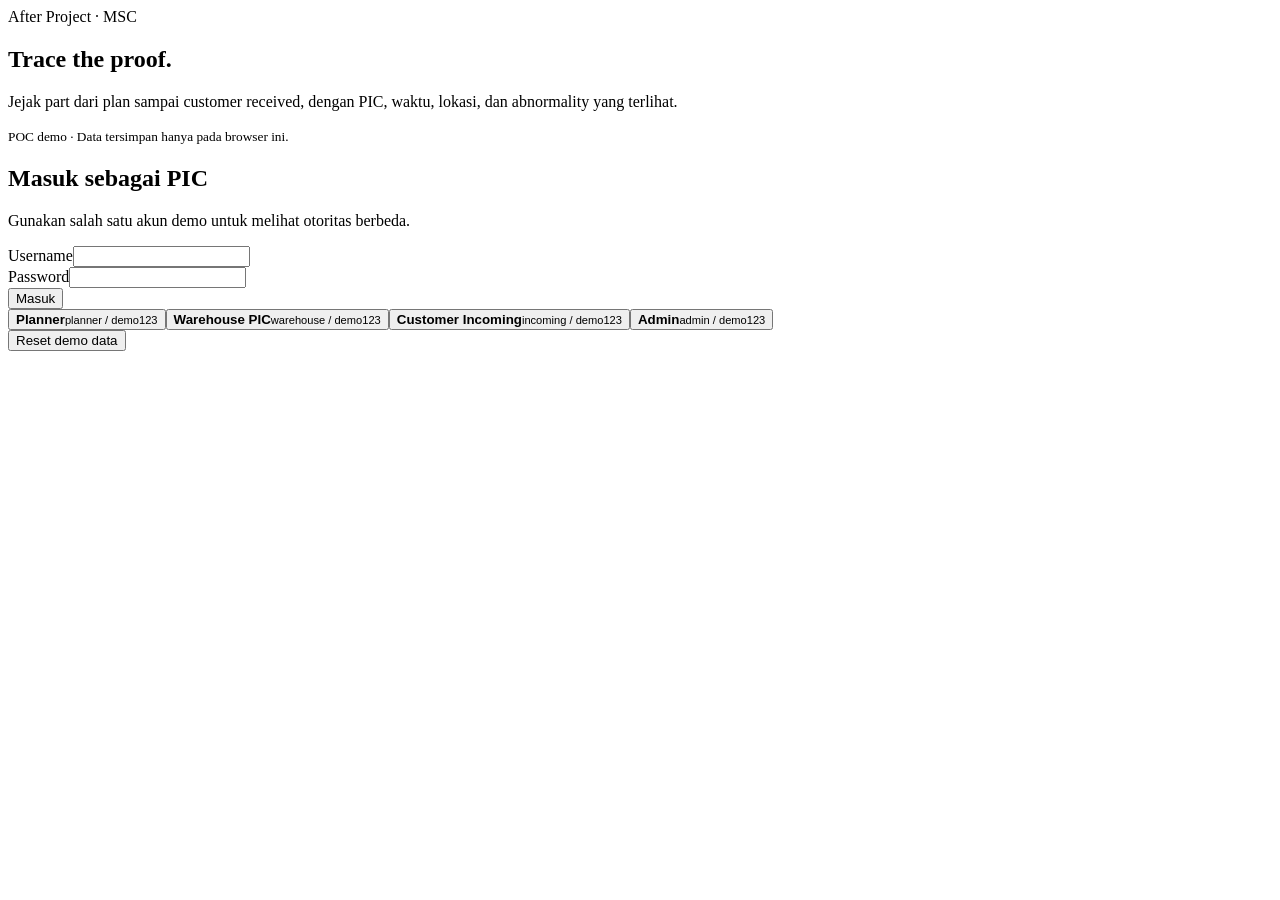
==== index.html @ 5cb4eae9 "Add index.html" ====
<!doctype html>
<html lang="id">
  <head>
    <meta charset="UTF-8" />
    <meta name="viewport" content="width=device-width, initial-scale=1.0" />
    <meta name="theme-color" content="#10253a" />
    <title>MSC Traceability</title>
    <link rel="stylesheet" href="styles.css" />
  </head>
  <body>
    <div id="app"></div>
    <dialog id="cameraDialog" class="camera-dialog">
      <section>
        <header><strong>Scan Delivery Note</strong><button data-action="close-camera" aria-label="Tutup scanner">×</button></header>
        <video id="cameraPreview" autoplay playsinline></video>
        <p id="cameraStatus">Menyiapkan kamera…</p>
      </section>
    </dialog>
    <script src="app.js"></script>
  </body>
</html>
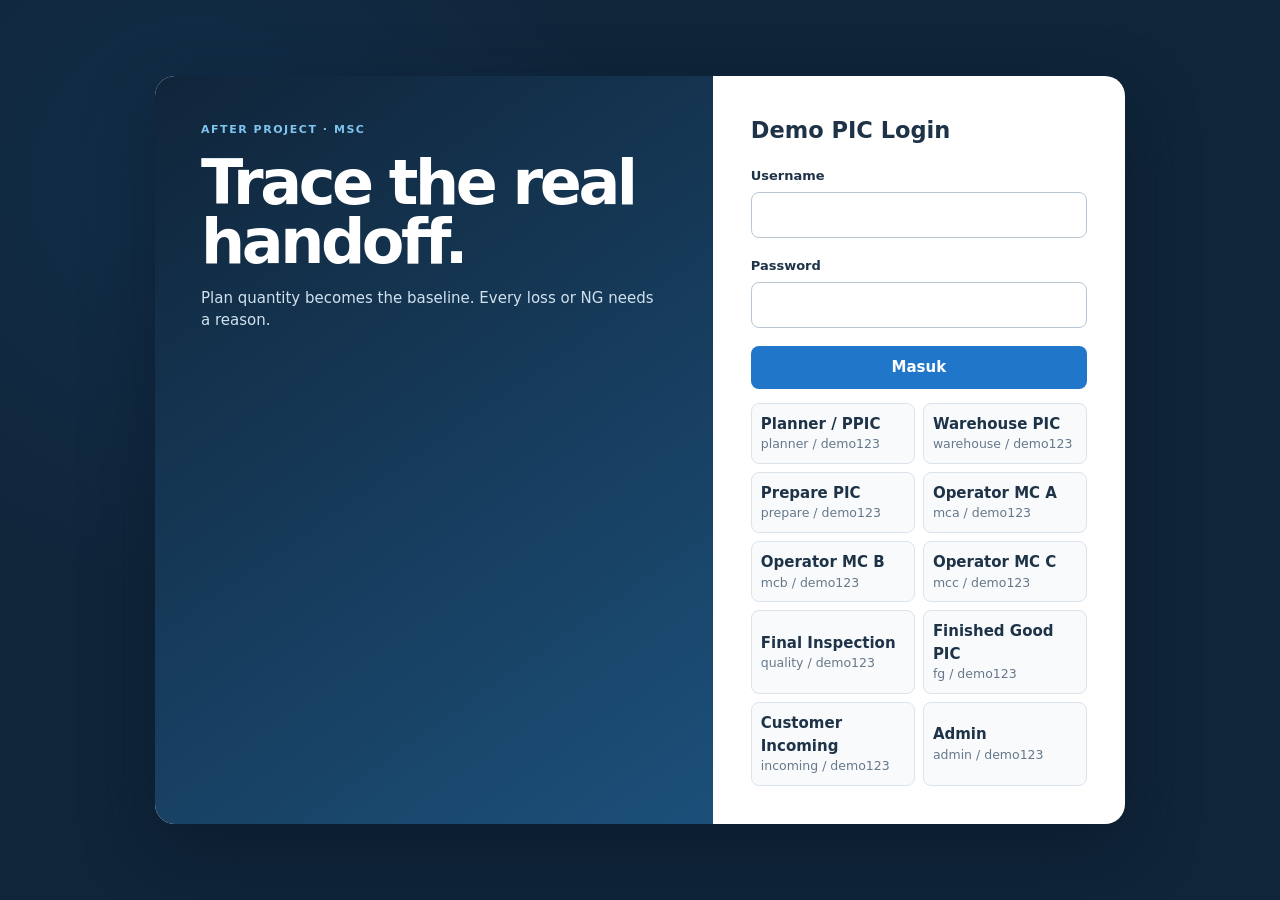
==== commit d05bfb40: "Load enhanced traceability workflow" ====
--- a/index.html
+++ b/index.html
@@ -17,5 +17,6 @@
       </section>
     </dialog>
     <script src="app.js"></script>
+    <script src="app-v3.js"></script>
   </body>
 </html>
--- a/styles.css
+++ b/styles.css
@@ -0,0 +1,21 @@
+:root{--navy:#10253a;--navy2:#183b59;--blue:#2076c8;--paper:#f4f7fa;--card:#fff;--ink:#1e3348;--muted:#667889;--line:#dce4eb;--green:#147457;--red:#b33245;--amber:#946706;--shadow:0 12px 34px rgba(16,37,58,.11)}*{box-sizing:border-box}body{margin:0;background:var(--paper);font:15px/1.5 Inter,system-ui,-apple-system,Segoe UI,sans-serif;color:var(--ink)}button,input,textarea{font:inherit}button{cursor:pointer}button:disabled{cursor:not-allowed;opacity:.55}button:focus-visible,input:focus-visible,textarea:focus-visible{outline:3px solid #f5b942;outline-offset:2px}.login{min-height:100vh;display:grid;place-items:center;padding:24px;background:radial-gradient(circle at 15% 20%,#1e6eb71f,transparent 26rem),var(--navy)}.login-card{width:min(970px,100%);display:grid;grid-template-columns:1.15fr .85fr;overflow:hidden;border-radius:20px;background:#fff;box-shadow:0 26px 70px #0614227a}.brand{padding:46px;color:white;background:linear-gradient(145deg,#10253a,#1c507a)}.brand .eyebrow,.eyebrow{font-size:11px;letter-spacing:.14em;text-transform:uppercase;font-weight:800;color:#7fc4ef}.brand h1{font-size:clamp(37px,5vw,62px);line-height:.95;letter-spacing:-.055em;margin:15px 0}.brand p{max-width:480px;color:#d1e1ee}.login-form{padding:38px}.login-form h2{margin:0 0 4px}.muted{color:var(--muted)}.field{display:grid;gap:6px;margin:18px 0}.field label{font-size:13px;font-weight:750}.field input,.field textarea{width:100%;border:1px solid #b8c7d3;border-radius:8px;padding:11px;background:white;color:var(--ink)}.button{border:0;border-radius:8px;padding:10px 14px;font-weight:750;background:var(--blue);color:white}.button.secondary{color:var(--blue);background:#e9f2fb}.button.danger{background:var(--red)}.button.wide{width:100%}.demo-users{display:grid;grid-template-columns:1fr 1fr;gap:8px;margin-top:14px}.demo-users button{border:1px solid var(--line);border-radius:8px;padding:9px;background:#f8fafc;color:var(--ink);text-align:left}.demo-users small{display:block;color:var(--muted)}.app-shell{min-height:100vh;display:grid;grid-template-columns:245px 1fr}.sidebar{background:var(--navy);color:white;padding:23px 15px;display:flex;flex-direction:column}.logo{font-size:21px;letter-spacing:-.05em;font-weight:850}.logo small{display:block;margin-top:2px;font-size:10px;letter-spacing:.12em;color:#9bc4df}.profile{margin:30px 0 19px;padding:12px;background:#1c3c58;border-radius:9px}.profile b,.profile span{display:block}.profile span{font-size:12px;color:#adc5d8}.nav{display:grid;gap:5px}.nav button{border:0;border-radius:7px;background:transparent;color:#afc4d5;padding:10px;text-align:left;font-weight:700}.nav button.active{background:#2b5271;color:white}.side-bottom{margin-top:auto}.side-bottom button{width:100%;border:1px solid #4b6a82;background:transparent;color:#e6eef4;border-radius:7px;padding:9px}.main{min-width:0}.topbar{display:flex;align-items:center;justify-content:space-between;gap:15px;padding:18px 28px;background:white;border-bottom:1px solid var(--line)}.topbar h1{margin:0;font-size:20px;letter-spacing:-.03em}.topbar p{margin:2px 0 0;font-size:13px;color:var(--muted)}.content{max-width:1260px;margin:0 auto;padding:25px 28px 50px}.grid{display:grid;gap:18px}.grid.two{grid-template-columns:1.18fr .82fr}.grid.three{grid-template-columns:repeat(3,1fr)}.card{background:var(--card);border:1px solid var(--line);border-radius:13px;padding:20px;box-shadow:0 2px 8px #173a5808}.card h2,.card h3{margin:0 0 8px;letter-spacing:-.025em}.card h2{font-size:19px}.card h3{font-size:16px}.metric{border-top:3px solid var(--blue)}.metric b{font-size:24px;display:block;margin-top:5px}.metric span{font-size:13px;color:var(--muted)}.status{display:inline-flex;gap:6px;align-items:center;border-radius:999px;padding:5px 9px;font-size:12px;font-weight:800}.status.green{background:#e8f6ef;color:var(--green)}.status.red{background:#fcedef;color:var(--red)}.status.amber{background:#fff6df;color:var(--amber)}.status.blue{background:#eaf2fb;color:var(--blue)}.order-head{display:flex;justify-content:space-between;gap:12px;align-items:flex-start}.order-code{font-family:ui-monospace,SFMono-Regular,Consolas,monospace;font-size:13px;color:var(--blue);font-weight:750}.facts{display:grid;grid-template-columns:repeat(4,1fr);gap:10px;margin-top:17px}.fact{padding:11px;border-radius:8px;background:#f6f8fb}.fact small{display:block;color:var(--muted);font-size:11px}.fact b{display:block;font-size:13px}.timeline{margin:12px 0 0;padding:0;list-style:none}.timeline li{display:grid;grid-template-columns:15px 1fr auto;gap:10px;padding:10px 0;border-bottom:1px solid var(--line)}.timeline li:last-child{border:0}.dot{width:10px;height:10px;margin-top:6px;border-radius:50%;background:#7c93a6}.dot.good{background:var(--green)}.dot.bad{background:var(--red)}.dot.admin{background:var(--amber)}.timeline b,.timeline small{display:block}.timeline small{color:var(--muted);font-size:12px}.timeline time{font-size:11px;color:var(--muted);white-space:nowrap}.notice{padding:12px 14px;border-radius:8px;border-left:4px solid;margin:12px 0}.notice.good{background:#e8f6ef;border-color:var(--green);color:#125c46}.notice.bad{background:#fcedef;border-color:var(--red);color:#892538}.notice.amber{background:#fff6df;border-color:var(--amber);color:#765103}.notice p{margin:3px 0 0}.actions{display:flex;flex-wrap:wrap;gap:8px;margin-top:14px}.actions .button{font-size:13px}.empty{padding:38px 18px;text-align:center;color:var(--muted);border:1px dashed #b8c7d3;border-radius:9px}.role-label{font-size:11px;text-transform:uppercase;letter-spacing:.1em;font-weight:850;color:var(--blue)}.receipt-gate{display:grid;gap:9px;margin-top:16px}.gate-row{display:flex;justify-content:space-between;align-items:center;padding:10px;border-radius:8px;background:#f7f9fb}.gate-row b{font-size:13px}.gate-row span{font-size:12px}.camera-dialog{border:0;border-radius:14px;padding:0;width:min(560px,calc(100% - 28px));box-shadow:0 28px 70px #06142273}.camera-dialog::backdrop{background:#0c1d2dbb}.camera-dialog section{padding:16px}.camera-dialog header{display:flex;justify-content:space-between;align-items:center;margin-bottom:12px}.camera-dialog header button{border:0;background:transparent;font-size:28px;line-height:1}.camera-dialog video{width:100%;min-height:230px;object-fit:cover;background:#10253a;border-radius:9px}.camera-dialog p{margin:9px 0 0;color:var(--muted)}.report-table{width:100%;border-collapse:collapse;font-size:13px}.report-table th,.report-table td{padding:10px;border-bottom:1px solid var(--line);text-align:left}.report-table th{font-size:11px;text-transform:uppercase;color:var(--muted)}.toast{position:fixed;z-index:8;right:18px;bottom:18px;max-width:360px;padding:12px 14px;color:white;background:var(--navy);border-radius:9px;box-shadow:var(--shadow)}.hidden{display:none!important}@media(max-width:900px){.login-card{grid-template-columns:1fr}.brand{padding:30px}.app-shell{grid-template-columns:1fr}.sidebar{padding:13px 15px;position:sticky;top:0;z-index:4;display:flex;flex-direction:row;align-items:center;gap:12px}.logo small,.profile,.side-bottom{display:none}.nav{display:flex;overflow:auto;margin-left:auto}.nav button{white-space:nowrap;font-size:12px;padding:8px}.content{padding:18px}.topbar{padding:15px 18px}.grid.two,.grid.three{grid-template-columns:1fr}.facts{grid-template-columns:1fr 1fr}.timeline li{grid-template-columns:14px 1fr}.timeline time{grid-column:2}.demo-users{grid-template-columns:1fr}}@media(max-width:450px){.content{padding:14px}.topbar h1{font-size:17px}.facts{gap:7px}.card{padding:15px}.login-form{padding:25px}.brand h1{font-size:40px}}
+
+
+.result-dialog {
+  border: 0;
+  border-radius: 22px;
+  padding: 0;
+  max-width: 430px;
+  width: calc(100% - 36px);
+  background: transparent;
+  box-shadow: 0 24px 80px rgba(10, 24, 42, .42);
+}
+.result-dialog::backdrop { background: rgba(8, 20, 35, .64); backdrop-filter: blur(3px); }
+.result-card { padding: 32px; text-align: center; background: #fff; border-radius: 22px; }
+.result-card.success { border-top: 7px solid #1c9b66; }
+.result-card.reject { border-top: 7px solid #d94b55; }
+.result-card h2 { margin: 12px 0 8px; color: #10253a; }
+.result-card p { color: #526274; line-height: 1.55; margin: 0 0 22px; }
+.result-icon { width: 58px; height: 58px; display: grid; place-items: center; margin: 0 auto; border-radius: 50%; font-size: 29px; font-weight: 800; }
+.result-card.success .result-icon { color: #087447; background: #dff7ea; }
+.result-card.reject .result-icon { color: #b42938; background: #ffe3e6; }
